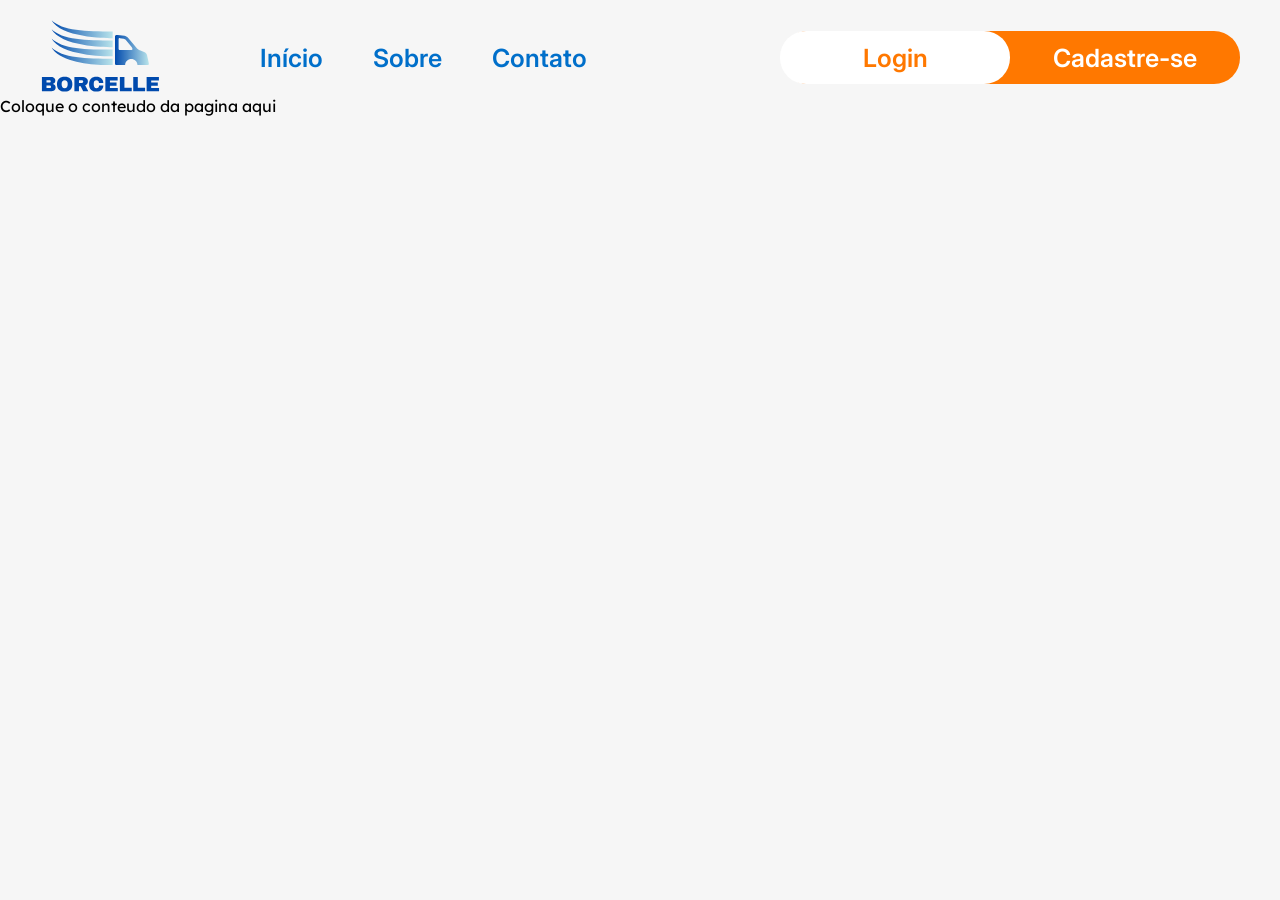
==== public/cadastro.html @ 8448c995 "Criando os arquivo html,js e css de cada pagina , também adicionei instrunções em cada um." ====
<!DOCTYPE html>
<html lang="PT-BR">

<head>
  <meta charset="UTF-8">
  <meta name="viewport" content="width=device-width, initial-scale=1.0">
  <title>Faça seu login</title>
  <link rel="stylesheet" href="css/global.css">
  <link rel="stylesheet" href="css/cadastro.css">
</head>
<!-- Cada página possui seu próprio arquivo JS e CSS. Dê preferência ao uso dos arquivos existentes e, caso seja necessário, crie novos arquivos. -->
<body>
  <div class="nav1" id="navbar"></div>
  <div class="conteudo-preLogin">
    Coloque o conteudo da pagina aqui
  </div>
</body>
<script src="js/componentes/navbar.js"></script>
<script src="js/session.js"></script>
<script src="js/cadastro.js"></script>

</html>
---- public/css/global.css ----
@import url('https://fonts.googleapis.com/css2?family=Lexend+Deca&display=swap');
 @import url('https://fonts.googleapis.com/css2?family=Inter:wght@100..900&display=swap');
 @import url('https://cdnjs.cloudflare.com/ajax/libs/font-awesome/6.7.2/css/all.min.css');
 /* Este arquivo contem configurações de style dos componentes que estão presentes em varias telas 
 coloque apenas codigos que se repetem muito */

 /* Por favor usem as variaveis para facilitar a configuração do modo escuro  */
 /* Usem tbm o 'rem' inves do px, nas letras para facilitar a resposividade */
 * {
     --azul: #006FCA;
     --azulEscuro: #004D8D;
     --laranja: #FF7800;
     --fundo: #F6F6F6;
     --branco: #FFFFFF;
     --cinza: #9C9C9C;
     font-size: 1px;
     margin: 0px;

 }

 body {
     font-family: 'Lexend Deca', sans-serif;
     background-color: var(--fundo);

     * {
         font-size: 16rem;
     }
 }

 /* Usem tbm o 'rem' inves do 'px', nas letras para facilitar a resposividade */
 /*
 Exemplo de como usar 
 .componente{
    font-size: 30rem;
    background-color:var(--F6F6F6);
    color:var(--laranja);
    border-color:var(--azul);
 } */


 .nav1 {
     font-family: 'Inter', sans-serif;
     display: flex;
     justify-content: space-between;
     align-items: center;
     padding-inline: 40px;
     padding-top: 20px;
     position: sticky;
     top: 0px;
     left: 0px;
    transition: 500ms;
     .esquerda {
         align-items: center;
         display: flex;
         gap: 100px;

         .logo {
             object-fit: cover;
             width: 120px;

             img {
                 display: block;
                 width: 100%;
                 height: 100%;
             }
         }

         .links {
             display: flex;
             gap: 50px;

             a {
                 text-decoration: none;
                 font-size: 25rem;
                 color: var(--azul);
                 font-weight: 600;
             }
             a:hover{
                    transform: translateY(-2px);
                    color: var(--laranja);
             }
         }
     }

     .entradas {
         background-color: var(--laranja);
         display: flex;
         border-radius: 26px;
         padding: 0px;
         margin: 0px;

         a {
             font-size: 25rem;
             width: 230px;
             display: flex;
             align-items: center;
             justify-content: center;
             height: 53px;
             border-radius: 26px;
             text-decoration: none;
             color: #fff;
             font-weight: 600;
             padding: 0px;
             margin: 0px;
         }

         .login {
             background-color: var(--branco);
             color: var(--laranja);
             margin-left: -2px;

         }



     }

     .entradas:has(.login:hover) {
         background-color: var(--branco);

         a {
             color: var(--laranja);
         }

         .login {
             background-color: var(--laranja);
             color: #fff;
         }
     }

 }

 .conteudo-preLogin {
     width: 100%;
    
 }

 main {
     display: flex;

     .main-posLogin {
         flex: 1;

         padding-inline: 20px;
         padding-top: 30px;

         .topo {
             display: flex;
             justify-content: space-between;

             .titulo {
                 color: var(--azulEscuro);
                 font-size: 40rem;
                 font-weight: 600;
             }

             .user {
                 display: flex;
                 align-items: center;
                 gap: 40px;

                 .userButton {
                     border-radius: 50%;
                     overflow: hidden;
                     width: 65px;
                     height: 65px;
                     display: flex;
                     align-items: center;
                     justify-content: center;

                     img {
                         object-fit: cover;
                         width: 100%;
                         height: 100%;
                     }
                 }

                 .buttonSair {
                     background-color: var(--laranja);
                     height: 40px;
                     width: 165px;
                     display: flex;
                     align-items: center;
                     justify-content: center;
                     text-decoration: none;
                     color: #fff;
                     font-size: 20px;
                     font-weight: 600;
                     border-radius: 5px;
                 }
                 .buttonSair:hover {
                     transform: translateY(-2px);
    box-shadow: 0 4px 10px rgba(0, 0, 0, 0.15);
   
                 }
             }
         }
     }

     .conteudo {
         width: 100%;
         margin-top: 40px;
     }
 }

 .sidebar {
     box-sizing: border-box;
     display: flex;
     flex-direction: column;
     padding: 20px 15px;
     width: 400px;
     height: 100vh;
     position: sticky;
     top: 0px;
     left: 0px;

     .logo {
         object-fit: cover;
         width: 100px;

         img {
             display: block;
             width: 100%;
             height: 100%;
         }
     }

     .links {
         display: flex;
         flex-direction: column;
         gap: 40px;
         margin-top: 30px;

         .link {
             background-color: transparent;
             color: var(--cinza);
             padding-inline: 15px;
             display: flex;
             align-items: center;
             justify-content: start;
             border-radius: 25px;
             height: 60px;
             font-size: 26rem;
             text-decoration: none;
             font-weight: 500;
             gap: 10px;

             i {
                 font-size: 30px;
             }
             transition: 300ms;
         }

         :hover {
             background-color: #006fcad0;
             color: #fff;
         }

         .ativo {
             background-color: var(--azul);
             color: #fff;
         }
     }
 }
---- public/css/cadastro.css ----
/* Por favor usem as variaveis para facilitar a configuração do modo escuro  */
 /* Usem tbm o 'rem' inves do px, nas letras para facilitar a resposividade */
 
 /*
 Exemplo de como usar as variaveis de cor e o rem
 .componente{
    font-size: 30rem;
    background-color:var(--F6F6F6);
    color:var(--laranja);
    border-color:var(--azul);
 } 
As variaveis estão declaradas no arquivo global.css
Não é necessário copiar as variaveis aqui ,apenas use o var(--variavel);
    
 */
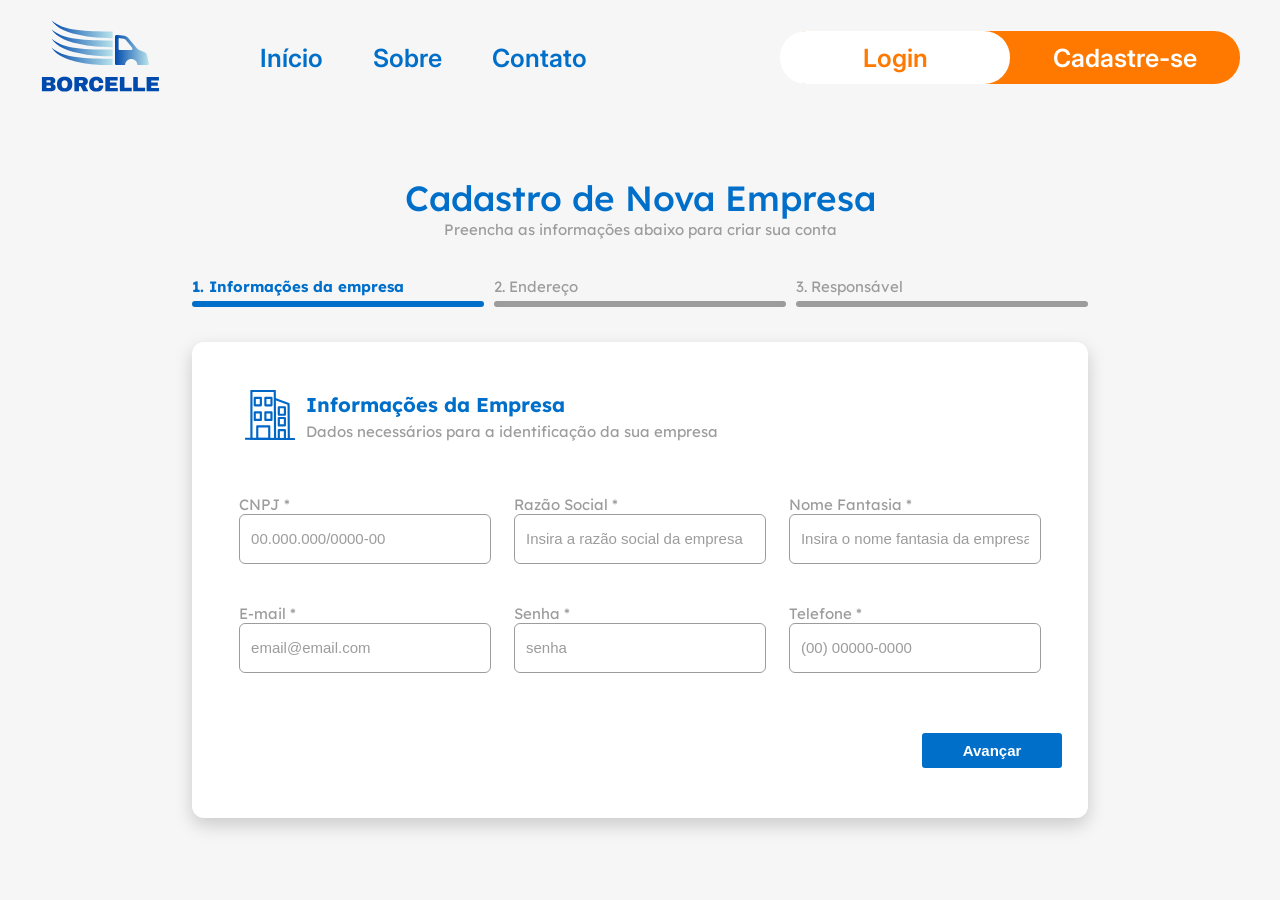
==== commit 2178b5c4: "adicionando pagina de cadastro" ====
--- a/public/cadastro.html
+++ b/public/cadastro.html
@@ -4,16 +4,238 @@
 <head>
   <meta charset="UTF-8">
   <meta name="viewport" content="width=device-width, initial-scale=1.0">
-  <title>Faça seu login</title>
+  <title>Cadastro</title>
   <link rel="stylesheet" href="css/global.css">
   <link rel="stylesheet" href="css/cadastro.css">
 </head>
-<!-- Cada página possui seu próprio arquivo JS e CSS. Dê preferência ao uso dos arquivos existentes e, caso seja necessário, crie novos arquivos. -->
+
 <body>
   <div class="nav1" id="navbar"></div>
   <div class="conteudo-preLogin">
-    Coloque o conteudo da pagina aqui
-  </div>
+
+    <div class="titulo">
+      <h1>Cadastro de Nova Empresa</h1>
+    </div>
+
+    <div class="texto">
+      <p>Preencha as informações abaixo para criar sua conta</p>
+    </div>
+
+    <div class="etapas">
+
+      <div class="etapa">
+        <span id="etapa1" class="etapa-atual">
+          1. Informações da empresa
+        </span>
+      <div class="barra-atual" id="barra1"></div>
+      </div>
+
+    <div class="etapa">
+        <span id="etapa2">
+          2. Endereço 
+        </span>
+        <div class="barra" id="barra2"></div>
+     </div>
+
+     <div class="etapa">
+        <span id="etapa3">
+          3. Responsável
+        </span>
+     <div class="barra" id="barra3"></div>
+     </div>
+     </div>
+
+    </div>
+    
+    <div class="card-cadastro">
+
+    <form id="formCadastro">
+
+    <div id="conteudo-informacoes">
+    <div class="card-cabecalho">
+    <div class="icone">
+    <img src="./assets/icon/empresa.svg">
+    </div>
+
+    <div class="texto-card">
+
+    <h2>Informações da Empresa</h2>
+
+    <p>Dados necessários para a identificação da sua empresa</p>
+
+    </div>
+    </div>
+
+    <div class="formulario-cadastro">
+
+    <div class="campo">
+
+      <h4>CNPJ *</h4>
+        
+      <input type="text" id="input_cnpj" placeholder="00.000.000/0000-00">
+
+    </div>
+
+      <div class="campo">
+        
+       <h4>Razão Social *</h4>
+        
+        <input type="text" id="input_razao" placeholder="Insira a razão social da empresa">
+
+      </div>
+
+      <div class="campo">
+
+        <h4>Nome Fantasia *</h4>
+        
+        <input type="text" id="input_nomefantasia" placeholder="Insira o nome fantasia da empresa">
+
+      </div>
+
+       <div class="campo">
+
+        <h4>E-mail *</h4>
+        
+        <input type="text" id="input_email" placeholder="email@email.com">
+
+      </div>
+
+      <div class="campo">
+
+       <h4>Senha *</h4>
+        
+        <input type="password" id="input_senha" placeholder="senha">
+
+      </div>
+
+      <div class="campo">
+
+        <h4>Telefone *</h4>
+        
+        <input type="text" id="input_telefone" placeholder="(00) 00000-0000">
+
+      </div>
+
+    </div>
+
+    <div class="botoes">
+      <button type="button" class="botao-avancar"onclick="avancar()">Avançar</button>
+    </div>
+    </div>
+   
+    <div id="conteudo-endereco" style="display:none;">
+    <div class="card-cabecalho">
+    <div class="icone">
+    <img src="./assets/icon/localizacao.svg">
+    </div>
+
+    <div class="texto-card">
+
+      <h2>Endereço da empresa</h2>
+
+      <p>Dados necessários para a identificação da sua empresa</p>
+
+      </div>
+    </div>
+    <div class="formulario-cadastro">
+
+      <div class="campo">
+        <h4>CEP</h4>
+        <input type="text" id="input_cep" placeholder="00000-00">
+      </div>
+
+      <div class="campo">
+        <h4>Logradouro</h4>
+        <input type="text" id="input_logradouro" placeholder="Insira o logradouro da empresa">
+      </div>
+
+      <div class="campo">
+        <h4>Número</h4>
+        <input type="text" id="input_numero"placeholder="000">
+      </div>
+
+      <div class="campo">
+        <h4>Complemento (opcional)</h4>
+        <input type="text" id="input_complemento" placeholder="000">
+      </div>
+
+      <div class="campo">
+        <h4>Bairro</h4>
+        <input type="text" id="input_bairro" placeholder="Insira o bairro da empresa">
+      </div>
+
+      <div class="campo">
+        <h4>Cidade</h4>
+        <input type="text" id="input_cidade" placeholder="Insira cidade da empresa">
+      </div>
+      </div>
+
+    <div class="botoes">
+      <button type="button" class="botao-volta" onclick="voltar()">Voltar</button>
+    
+      <button type="button" class="botao-avancar" onclick="avancar2()">Avançar</button>
+    </div>
+    </div>
+
+    <div id="conteudo-responsavel" style="display:none;">
+
+      <div class="card-cabecalho">
+      <div class="icone">
+      <img src="./assets/icon/responsavel.svg">
+      </div>
+
+     <div class="texto-card">
+
+       <h2>Responsável</h2>
+
+      <p>Dados necessários para a identificação da sua empresa</p>
+       </div>
+       </div>
+
+    <div class="formulario-cadastro">
+
+      <div class="campo">
+        <h4>CPF</h4>
+        <input type="text" id="input_cpf" placeholder="00000-00">
+      </div>
+
+      <div class="campo">
+        <h4>Nome</h4>
+        <input type="text" id="input_nomeresponsavel" placeholder="Insira nome do responsável ">
+      </div>
+
+      <div class="campo">
+        <h4>E-mail</h4>
+        <input type="text" id="input_emailresponsavel" placeholder="email@email.com">
+      </div>
+
+       <div class="campo">
+        <h4>Telefone</h4>
+        <input type="text" id="input_telefoneresponsavel" placeholder="(00) 00000-0000">
+      </div>
+
+       <div class="campo">
+        <h4>Cargo</h4>
+        <input type="text" id="input_cargo" placeholder="Insira cargo do responsável">
+      </div>
+
+       <div class="campo">
+        <h4>Senha</h4>
+        <input type="text" id="input_senharesponsavel" placeholder="senha">
+      </div>
+      </div>
+      
+
+      <div class="botoes">
+      <button type="button" class="botao-volta" onclick="voltar2()">Voltar</button>
+
+      <button type="button" class="botao-avancar" onclick="finalizar()">Finalizar</button>
+
+      </div>
+
+    </form>
+    </div>
+
 </body>
 <script src="js/componentes/navbar.js"></script>
 <script src="js/session.js"></script>
--- a/public/css/cadastro.css
+++ b/public/css/cadastro.css
@@ -1,16 +1,258 @@
-
- /* Por favor usem as variaveis para facilitar a configuração do modo escuro  */
- /* Usem tbm o 'rem' inves do px, nas letras para facilitar a resposividade */
- 
- /*
- Exemplo de como usar as variaveis de cor e o rem
- .componente{
-    font-size: 30rem;
-    background-color:var(--F6F6F6);
-    color:var(--laranja);
-    border-color:var(--azul);
- } 
-As variaveis estão declaradas no arquivo global.css
-Não é necessário copiar as variaveis aqui ,apenas use o var(--variavel);
-    
- */+.conteudo-preLogin{
+   width:100%;
+   box-sizing:border-box;
+   padding-top: 70rem;
+}
+
+.titulo{
+   text-align:center;
+}
+
+.titulo h1{
+   color: var(--azul);
+   font-size: 35rem;
+   font-weight: 500;
+   margin-top: 10rem;
+
+}
+
+.texto{
+   text-align:center;
+}
+
+.texto p{
+   color: var(--cinza);
+   font-size: 15rem;
+}
+
+.etapas{
+   width: 70%;
+   margin: 38rem auto 35rem;
+   display:flex;
+   gap:10rem;
+}
+
+.etapa{
+   flex:1;
+}
+
+.etapa span{
+   display:block;
+   color: var(--cinza);
+   font-size: 15rem;
+   margin-bottom: 5rem;
+}
+
+.etapa .etapa-atual {
+   color: var(--azul);
+   font-weight: bold;
+}
+
+.barras{
+   display: flex;
+   gap: 6rem;
+}
+
+
+.barra, .barra-atual{
+   height: 6rem;
+   flex: 1;
+   border-radius: 10rem;
+}
+
+.barra{
+   background-color: var(--cinza);
+}
+
+.barra-atual {
+   background-color: var(--azul);
+}
+
+.card-cadastro{
+   width: 70%;
+   min-height: 450rem;   
+   margin: 0 auto;
+   padding: 50rem 26rem; 
+   box-sizing: border-box;  
+   background-color: var(--branco);   
+   border-radius: 12rem;   
+   box-shadow: 0 7rem 18rem rgba(0, 0, 0, 0.18);
+   position: relative;
+}
+
+.card-cabecalho {
+   display: flex;
+   align-items: center;
+   gap: 12rem;
+   margin-bottom: 27rem;
+}
+
+.icone {
+   width: 34rem;
+   height: 34rem;
+   display: flex;
+   align-items: center;
+   justify-content: center;
+   flex-shrink: 0;
+   transform: translate(35rem, -15rem);
+}
+
+.icone img {
+   width: 50rem;
+   height: 50rem;
+   object-fit: contain;
+}
+
+.texto-card{
+   margin-left: 42rem;
+   margin-bottom: 27rem;
+}
+
+.texto-card h2 {
+   color: var(--azul);
+   font-size: 20rem;
+   margin-bottom: 5rem;
+}
+
+.texto-card p {
+   color: var(--cinza);
+   font-size: 15rem;
+   margin:0;
+}
+
+.formulario-cadastro {
+   width:95%;
+   margin: 0 auto;
+   display: grid;
+   grid-template-columns:1fr 1fr 1fr;
+   column-gap: 23rem;
+   row-gap: 40rem;
+}
+
+.campo{
+   width:100%;
+   display: flex;
+   flex-direction: column;
+}
+
+.campo h4{
+   color: var(--cinza);
+   font-size: 15rem;
+   font-weight: 400;
+   margin-bottom: 5;
+}
+
+.campo input {
+   width: 100%;
+   height: 50rem;
+   box-sizing: border-box;
+   padding: 0 11rem;
+   background-color: var(--branco);
+   border: 1rem solid var(--cinza);
+   border-radius: 6rem;
+   outline: none;
+   color: var(--preto);
+   font-size: 15rem;
+}
+
+.campo input::placeholder {
+   color: var(--cinza);
+}
+
+.campo input:focus {
+   border-color: var(--azul);
+}
+
+.botoes { 
+   display: flex;
+   justify-content: flex-end;
+   align-items: center;
+   gap: 30rem;
+   margin-top: 60rem;
+ }
+
+ .botao-volta {
+   border: none;
+   background: none;
+   color: var(--azul);
+   font-size: 15rem;
+   font-weight: bold;
+   cursor: pointer;
+   padding: 0;
+ }
+
+ .botao-volta:hover {
+   opacity: 0.7; 
+   }
+
+ .botao-avancar { 
+   width: 140rem;
+   height: 35rem;
+   border: none;
+   border-radius: 3rem;
+   background-color: var(--azul);
+   color: var(--branco);
+   font-size: 15rem;
+   font-weight: bold;
+   cursor: pointer;
+   }
+
+   .botao-avancar:hover {
+   opacity: 0.9;
+   }
+
+.botao {
+   display: flex;
+   justify-content: flex-end;
+   margin-top: 20rem;
+}
+
+
+.botao button {
+   width: 140rem;
+   height: 35rem;
+   border: none;
+   border-radius: 3rem;
+   background-color: var(--azul);
+   color: var(--branco);
+   font-size: 15rem;
+   font-weight: bold;
+   cursor: pointer;
+}
+
+
+.botao button:hover {
+   opacity: 0.9;
+}
+
+@media (max-width: 800px) {
+   .etapas,
+   .card-cadastro {
+   width: 90%;
+   }
+
+}
+
+@media (max-width: 600px) {
+
+   .conteudo-preLogin {
+   padding-top: 32rem;
+   }
+
+   .titulo h1 {
+   font-size: 22rem;
+   }
+
+   .formulario-cadastro {
+   grid-template-columns: 1fr;
+   }
+
+   .card-cadastro {
+   padding: 20rem;
+   }
+
+   .etapas {
+   margin-top: 29rem;
+   }
+   }
+
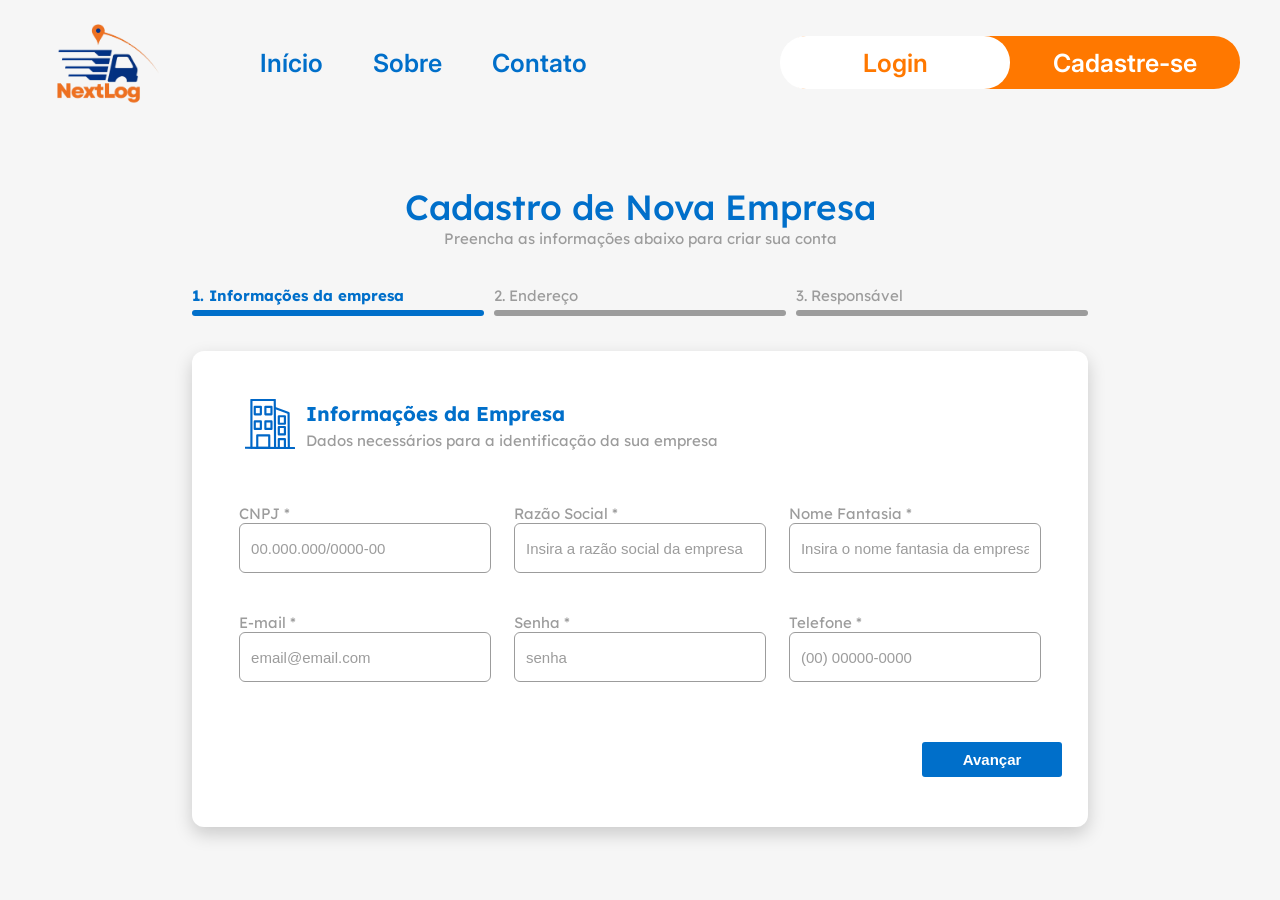
==== commit 9ea5558a: "Alterando navbar para ficar funcional em celulares" ====
--- a/public/cadastro.html
+++ b/public/cadastro.html
@@ -10,7 +10,9 @@
 </head>
 
 <body>
-  <div class="nav1" id="navbar"></div>
+  <div class="nav1" id="navbar">
+   
+  </div>
   <div class="conteudo-preLogin">
 
     <div class="titulo">
--- a/public/css/global.css
+++ b/public/css/global.css
@@ -39,7 +39,12 @@
 
 
  .nav1 {
-     font-family: 'Inter', sans-serif;
+     .menu {
+         display: none;
+     }
+
+     font-family: 'Inter',
+     sans-serif;
      display: flex;
      justify-content: space-between;
      align-items: center;
@@ -48,7 +53,8 @@
      position: sticky;
      top: 0px;
      left: 0px;
-    transition: 500ms;
+     transition: 500ms;
+
      .esquerda {
          align-items: center;
          display: flex;
@@ -75,9 +81,10 @@
                  color: var(--azul);
                  font-weight: 600;
              }
-             a:hover{
-                    transform: translateY(-2px);
-                    color: var(--laranja);
+
+             a:hover {
+                 transform: translateY(-2px);
+                 color: var(--laranja);
              }
          }
      }
@@ -132,7 +139,7 @@
 
  .conteudo-preLogin {
      width: 100%;
-    
+
  }
 
  main {
@@ -188,10 +195,11 @@
                      font-weight: 600;
                      border-radius: 5px;
                  }
+
                  .buttonSair:hover {
                      transform: translateY(-2px);
-    box-shadow: 0 4px 10px rgba(0, 0, 0, 0.15);
-   
+                     box-shadow: 0 4px 10px rgba(0, 0, 0, 0.15);
+
                  }
              }
          }
@@ -248,6 +256,7 @@
              i {
                  font-size: 30px;
              }
+
              transition: 300ms;
          }
 
@@ -261,4 +270,77 @@
              color: #fff;
          }
      }
+ }
+
+ @media (max-width: 800px) {
+     .nav1 {
+         z-index: 99;
+         justify-content: start;
+         padding-inline: 10px;
+        align-items: center;
+        height: 70px;
+     padding-top: 0px;
+
+         .menu {
+             display: block;
+             background-color: transparent;
+             border: none;
+
+             i {
+                 font-size: 30rem;
+                 color: var(--azulEscuro);
+             }
+         }
+
+         .esquerda {
+            order: 2;
+           
+              .logo {
+                margin-left: 20px;
+                margin-top: -10px;
+             object-fit: cover;
+             width: 70px;
+
+             img {
+                 display: block;
+                 width: 100%;
+                 height: 100%;
+             }
+         }
+             .links {
+                 display: none;
+             }
+         }
+
+         .entradas {
+            width: 230px;
+            display: none;
+             background-color: transparent;
+            gap: 20px;
+            margin-left: 20px;
+             a {
+                 font-size:17rem;
+                 width:max-content;
+                 color: var(--laranja);
+             }
+             
+             .login {
+                 background-color: transparent;
+             }
+
+       
+         }
+               .entradas:has(.login:hover) {
+                 background-color:transparent;
+
+                 a {
+                     color: var(--laranja);
+                 }
+
+                 .login {
+                     background-color: transparent;
+                     color: var(--laranja);
+                 }
+             }
+     }
  }
--- a/public/css/cadastro.css
+++ b/public/css/cadastro.css
@@ -242,6 +242,11 @@
    .titulo h1 {
    font-size: 22rem;
    }
+   .etapa{
+     span{
+       font-size: 8rem;
+     }
+   }
 
    .formulario-cadastro {
    grid-template-columns: 1fr;
